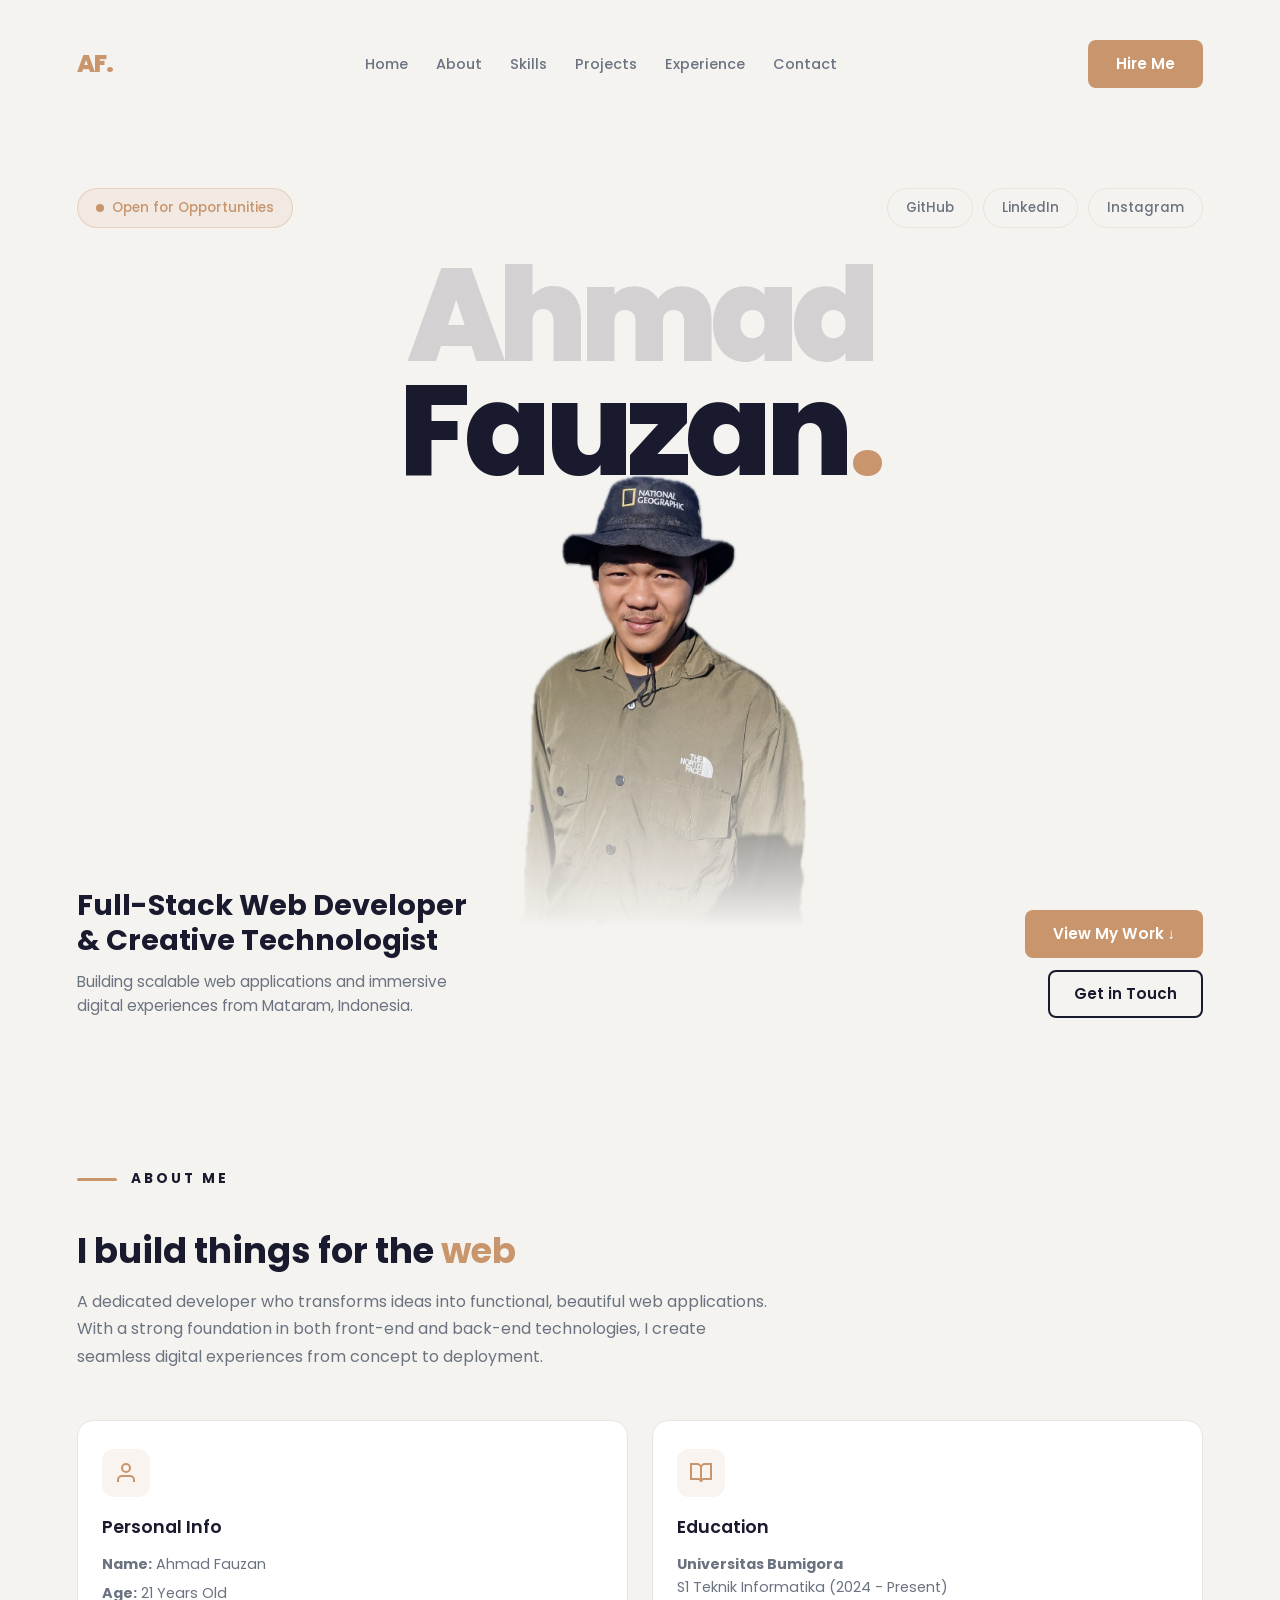
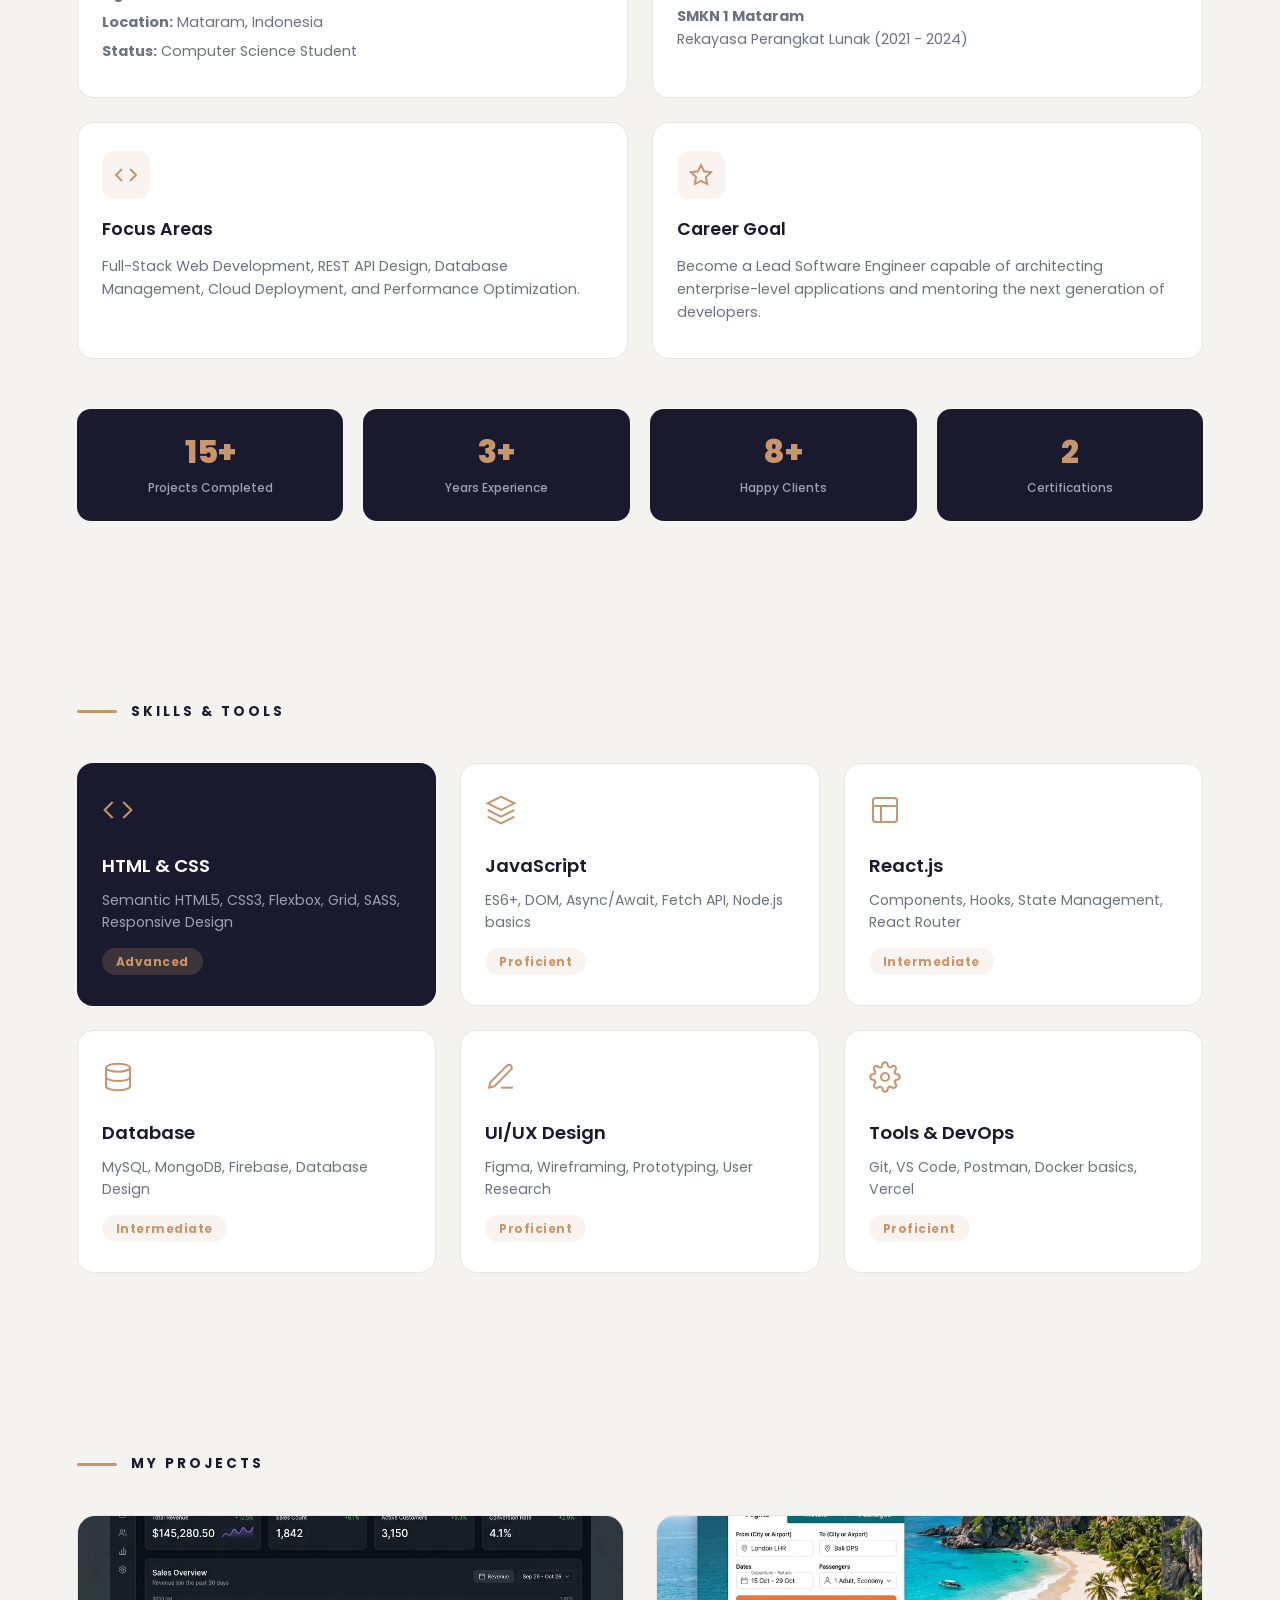
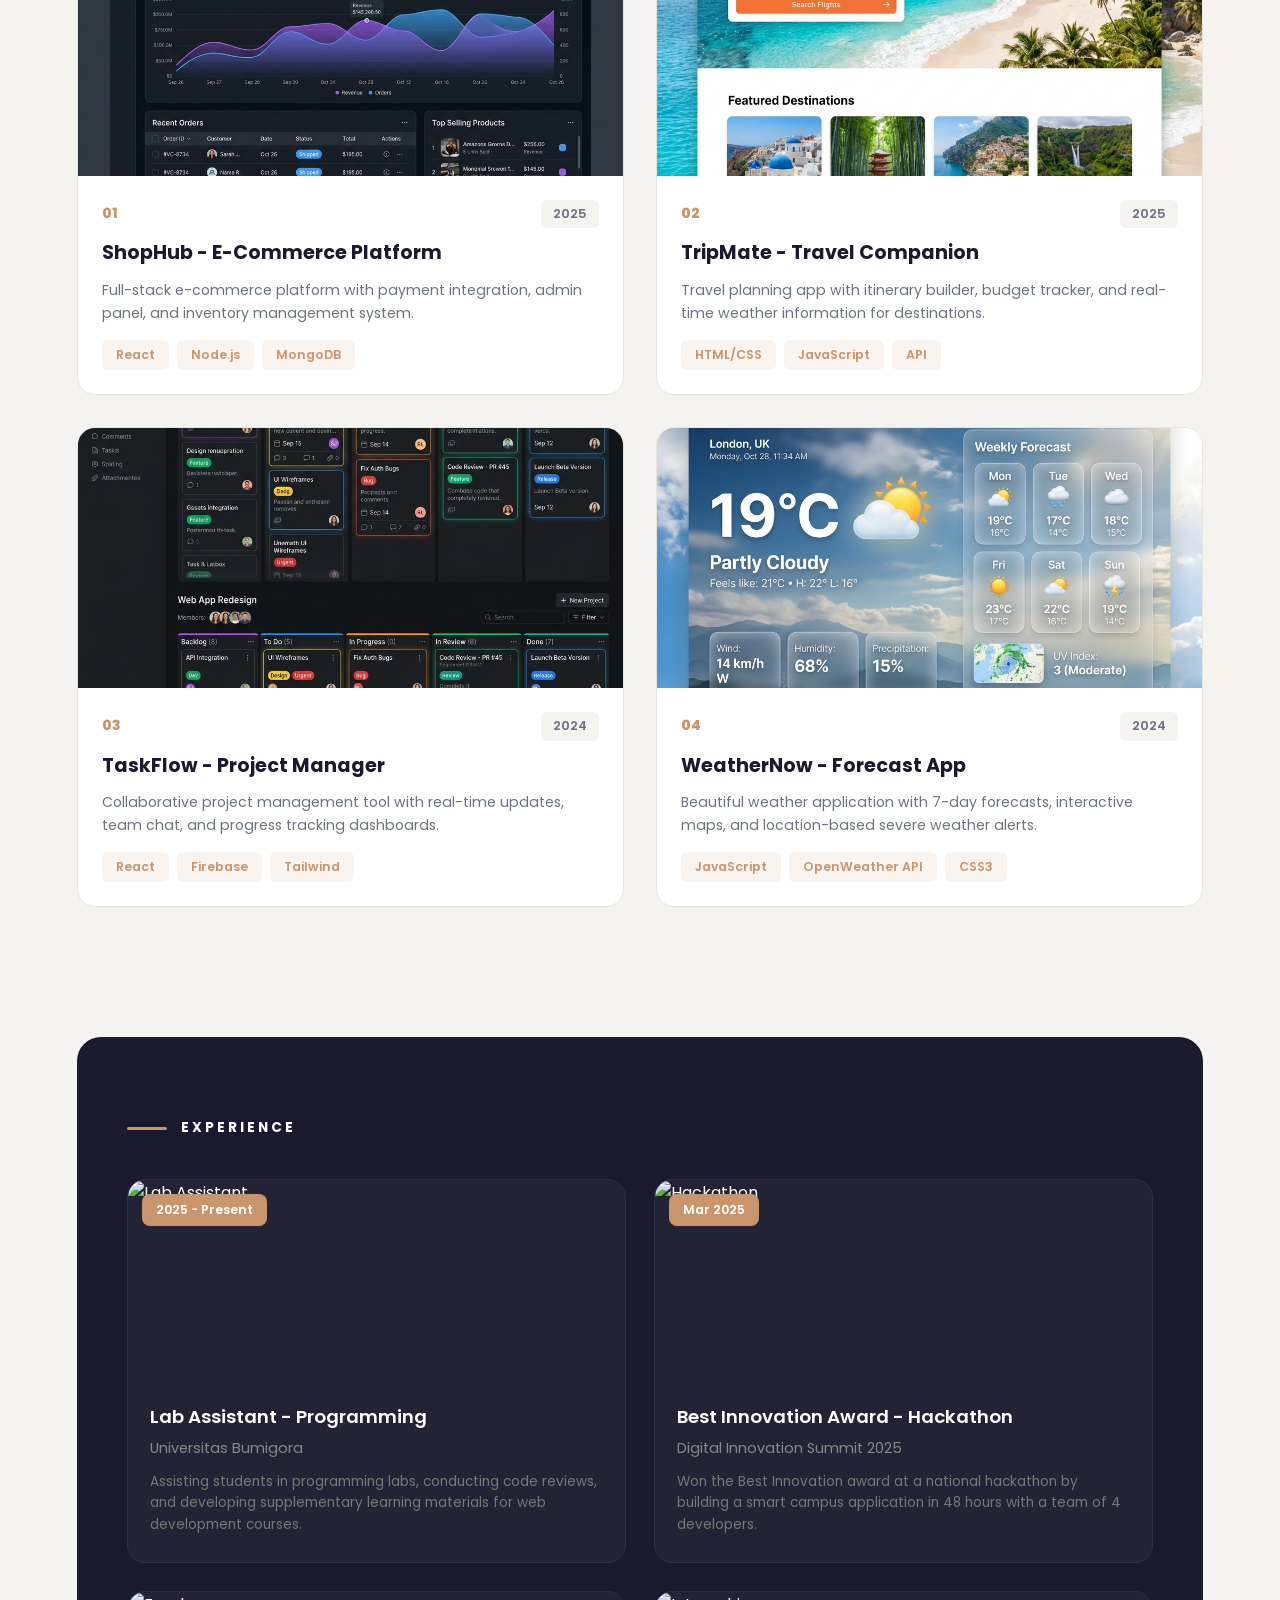
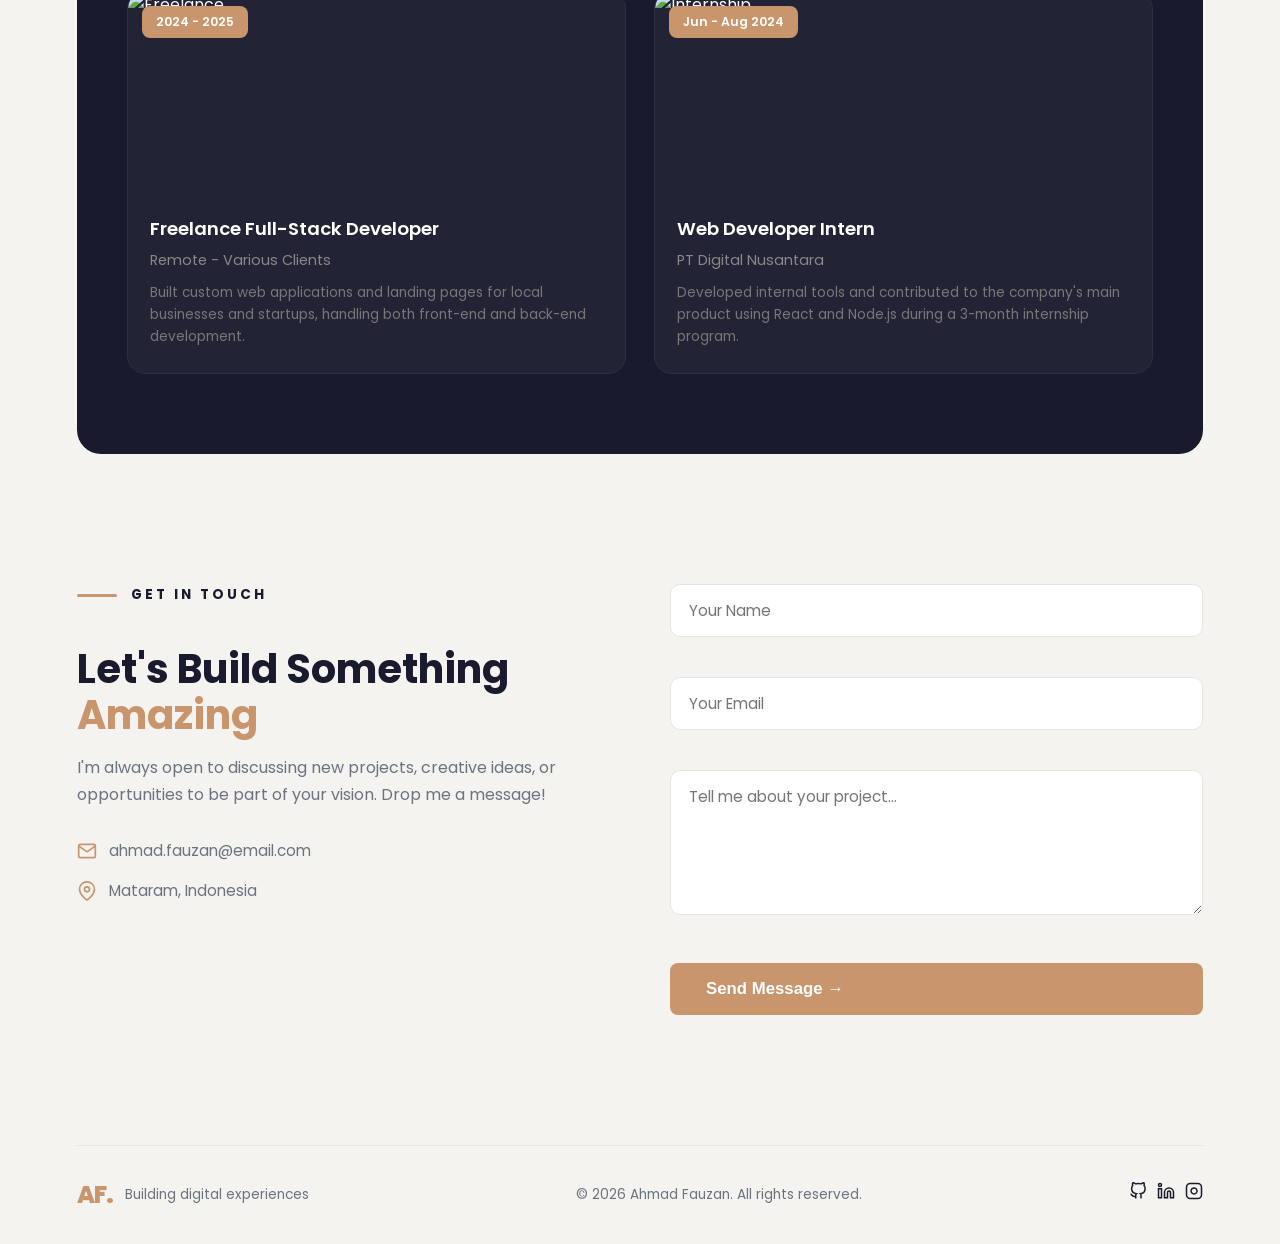
==== NIM_AhmadFauzan_Portfolio/source_code/index.html @ b721dc84 "push teman gazali" ====
<!DOCTYPE html>
<html lang="id">
<head>
    <meta charset="UTF-8">
    <meta name="viewport" content="width=device-width, initial-scale=1.0">
    <title>Ahmad Fauzan | Portfolio</title>
    <link rel="preconnect" href="https://fonts.googleapis.com">
    <link type="x-icon" rel="shortcut icon" href="images/profile.png">
    <link rel="preconnect" href="https://fonts.gstatic.com" crossorigin>
    <link href="https://fonts.googleapis.com/css2?family=Poppins:wght@300;400;500;600;700;800&display=swap" rel="stylesheet">
    <link rel="stylesheet" href="css/style.css">
</head>
<body>
    <div class="site-wrapper">
        
        <!-- Header -->
        <header class="header" id="header">
            <a href="#" class="logo">AF.</a>
            <nav class="navbar" id="navbar">
                <ul class="nav-menu">
                    <li><a href="#home">Home</a></li>
                    <li><a href="#about">About</a></li>
                    <li><a href="#skills">Skills</a></li>
                    <li><a href="#portfolio">Projects</a></li>
                    <li><a href="#experience">Experience</a></li>
                    <li><a href="#contact">Contact</a></li>
                </ul>
            </nav>
            <a href="#contact" class="btn-primary desktop-only">Hire Me</a>
            <div class="hamburger" id="hamburger">
                <span></span><span></span><span></span>
            </div>
        </header>

        <main>
            <!-- Hero Section -->
            <section id="home" class="hero section">
                <div class="hero-top">
                    <div class="hero-badge">
                        <span class="dot"></span> Open for Opportunities
                    </div>
                    <div class="hero-socials-top">
                        <a href="#" class="social-pill">GitHub</a>
                        <a href="#" class="social-pill">LinkedIn</a>
                        <a href="#" class="social-pill">Instagram</a>
                    </div>
                </div>

                <h1 class="hero-name-big">
                    <span class="line-1">Ahmad</span>
                    <span class="line-2">Fauzan<span class="accent-dot">.</span></span>
                </h1>

                <div class="hero-image-center">
                    <img src="images/gazali.png" alt="Ahmad Fauzan" class="hero-photo">
                </div>

                <div class="hero-bottom-row">
                    <div class="hero-desc">
                        <h2>Full-Stack Web Developer<br>& Creative Technologist</h2>
                        <p>Building scalable web applications and immersive digital experiences from Mataram, Indonesia.</p>
                    </div>
                    <div class="hero-cta">
                        <a href="#portfolio" class="btn-primary">View My Work ↓</a>
                        <a href="#contact" class="btn-outline">Get in Touch</a>
                    </div>
                </div>
            </section>

            <!-- About Section -->
            <section id="about" class="about section">
                <div class="section-label">
                    <span class="label-line"></span>
                    <span class="label-text">ABOUT ME</span>
                </div>
                
                <div class="about-intro">
                    <h2>I build things for the <span class="accent-text">web</span></h2>
                    <p>A dedicated developer who transforms ideas into functional, beautiful web applications. With a strong foundation in both front-end and back-end technologies, I create seamless digital experiences from concept to deployment.</p>
                </div>

                <div class="about-grid">
                    <div class="about-card">
                        <div class="about-card-icon">
                            <svg width="24" height="24" viewBox="0 0 24 24" fill="none" stroke="currentColor" stroke-width="2"><path d="M20 21v-2a4 4 0 0 0-4-4H8a4 4 0 0 0-4 4v2"></path><circle cx="12" cy="7" r="4"></circle></svg>
                        </div>
                        <h3>Personal Info</h3>
                        <p><strong>Name:</strong> Ahmad Fauzan</p>
                        <p><strong>Age:</strong> 21 Years Old</p>
                        <p><strong>Location:</strong> Mataram, Indonesia</p>
                        <p><strong>Status:</strong> Computer Science Student</p>
                    </div>
                    <div class="about-card">
                        <div class="about-card-icon">
                            <svg width="24" height="24" viewBox="0 0 24 24" fill="none" stroke="currentColor" stroke-width="2"><path d="M2 3h6a4 4 0 0 1 4 4v14a3 3 0 0 0-3-3H2z"></path><path d="M22 3h-6a4 4 0 0 0-4 4v14a3 3 0 0 1 3-3h7z"></path></svg>
                        </div>
                        <h3>Education</h3>
                        <p><strong>Universitas Bumigora</strong><br>S1 Teknik Informatika (2024 - Present)</p>
                        <p><strong>SMKN 1 Mataram</strong><br>Rekayasa Perangkat Lunak (2021 - 2024)</p>
                    </div>
                    <div class="about-card">
                        <div class="about-card-icon">
                            <svg width="24" height="24" viewBox="0 0 24 24" fill="none" stroke="currentColor" stroke-width="2"><polyline points="16 18 22 12 16 6"></polyline><polyline points="8 6 2 12 8 18"></polyline></svg>
                        </div>
                        <h3>Focus Areas</h3>
                        <p>Full-Stack Web Development, REST API Design, Database Management, Cloud Deployment, and Performance Optimization.</p>
                    </div>
                    <div class="about-card">
                        <div class="about-card-icon">
                            <svg width="24" height="24" viewBox="0 0 24 24" fill="none" stroke="currentColor" stroke-width="2"><polygon points="12 2 15.09 8.26 22 9.27 17 14.14 18.18 21.02 12 17.77 5.82 21.02 7 14.14 2 9.27 8.91 8.26 12 2"></polygon></svg>
                        </div>
                        <h3>Career Goal</h3>
                        <p>Become a Lead Software Engineer capable of architecting enterprise-level applications and mentoring the next generation of developers.</p>
                    </div>
                </div>

                <div class="about-counters">
                    <div class="counter">
                        <span class="counter-number">15+</span>
                        <span class="counter-label">Projects Completed</span>
                    </div>
                    <div class="counter">
                        <span class="counter-number">3+</span>
                        <span class="counter-label">Years Experience</span>
                    </div>
                    <div class="counter">
                        <span class="counter-number">8+</span>
                        <span class="counter-label">Happy Clients</span>
                    </div>
                    <div class="counter">
                        <span class="counter-number">2</span>
                        <span class="counter-label">Certifications</span>
                    </div>
                </div>
            </section>

            <!-- Skills Section -->
            <section id="skills" class="skills section">
                <div class="section-label">
                    <span class="label-line"></span>
                    <span class="label-text">SKILLS & TOOLS</span>
                </div>

                <div class="skills-grid">
                    <div class="skill-card highlight">
                        <div class="skill-icon">
                            <svg width="32" height="32" viewBox="0 0 24 24" fill="none" stroke="currentColor" stroke-width="1.5"><polyline points="16 18 22 12 16 6"></polyline><polyline points="8 6 2 12 8 18"></polyline></svg>
                        </div>
                        <h3>HTML & CSS</h3>
                        <p>Semantic HTML5, CSS3, Flexbox, Grid, SASS, Responsive Design</p>
                        <div class="skill-level">Advanced</div>
                    </div>
                    <div class="skill-card">
                        <div class="skill-icon">
                            <svg width="32" height="32" viewBox="0 0 24 24" fill="none" stroke="currentColor" stroke-width="1.5"><path d="M12 2L2 7l10 5 10-5-10-5z"></path><path d="M2 17l10 5 10-5"></path><path d="M2 12l10 5 10-5"></path></svg>
                        </div>
                        <h3>JavaScript</h3>
                        <p>ES6+, DOM, Async/Await, Fetch API, Node.js basics</p>
                        <div class="skill-level">Proficient</div>
                    </div>
                    <div class="skill-card">
                        <div class="skill-icon">
                            <svg width="32" height="32" viewBox="0 0 24 24" fill="none" stroke="currentColor" stroke-width="1.5"><rect x="3" y="3" width="18" height="18" rx="2" ry="2"></rect><line x1="3" y1="9" x2="21" y2="9"></line><line x1="9" y1="21" x2="9" y2="9"></line></svg>
                        </div>
                        <h3>React.js</h3>
                        <p>Components, Hooks, State Management, React Router</p>
                        <div class="skill-level">Intermediate</div>
                    </div>
                    <div class="skill-card">
                        <div class="skill-icon">
                            <svg width="32" height="32" viewBox="0 0 24 24" fill="none" stroke="currentColor" stroke-width="1.5"><ellipse cx="12" cy="5" rx="9" ry="3"></ellipse><path d="M21 12c0 1.66-4 3-9 3s-9-1.34-9-3"></path><path d="M3 5v14c0 1.66 4 3 9 3s9-1.34 9-3V5"></path></svg>
                        </div>
                        <h3>Database</h3>
                        <p>MySQL, MongoDB, Firebase, Database Design</p>
                        <div class="skill-level">Intermediate</div>
                    </div>
                    <div class="skill-card">
                        <div class="skill-icon">
                            <svg width="32" height="32" viewBox="0 0 24 24" fill="none" stroke="currentColor" stroke-width="1.5"><path d="M12 20h9"></path><path d="M16.5 3.5a2.121 2.121 0 0 1 3 3L7 19l-4 1 1-4L16.5 3.5z"></path></svg>
                        </div>
                        <h3>UI/UX Design</h3>
                        <p>Figma, Wireframing, Prototyping, User Research</p>
                        <div class="skill-level">Proficient</div>
                    </div>
                    <div class="skill-card">
                        <div class="skill-icon">
                            <svg width="32" height="32" viewBox="0 0 24 24" fill="none" stroke="currentColor" stroke-width="1.5"><circle cx="12" cy="12" r="3"></circle><path d="M19.4 15a1.65 1.65 0 0 0 .33 1.82l.06.06a2 2 0 0 1 0 2.83 2 2 0 0 1-2.83 0l-.06-.06a1.65 1.65 0 0 0-1.82-.33 1.65 1.65 0 0 0-1 1.51V21a2 2 0 0 1-2 2 2 2 0 0 1-2-2v-.09A1.65 1.65 0 0 0 9 19.4a1.65 1.65 0 0 0-1.82.33l-.06.06a2 2 0 0 1-2.83 0 2 2 0 0 1 0-2.83l.06-.06A1.65 1.65 0 0 0 4.68 15a1.65 1.65 0 0 0-1.51-1H3a2 2 0 0 1-2-2 2 2 0 0 1 2-2h.09A1.65 1.65 0 0 0 4.6 9a1.65 1.65 0 0 0-.33-1.82l-.06-.06a2 2 0 0 1 0-2.83 2 2 0 0 1 2.83 0l.06.06A1.65 1.65 0 0 0 9 4.68a1.65 1.65 0 0 0 1-1.51V3a2 2 0 0 1 2-2 2 2 0 0 1 2 2v.09a1.65 1.65 0 0 0 1 1.51 1.65 1.65 0 0 0 1.82-.33l.06-.06a2 2 0 0 1 2.83 0 2 2 0 0 1 0 2.83l-.06.06a1.65 1.65 0 0 0-.33 1.82V9a1.65 1.65 0 0 0 1.51 1H21a2 2 0 0 1 2 2 2 2 0 0 1-2 2h-.09a1.65 1.65 0 0 0-1.51 1z"></path></svg>
                        </div>
                        <h3>Tools & DevOps</h3>
                        <p>Git, VS Code, Postman, Docker basics, Vercel</p>
                        <div class="skill-level">Proficient</div>
                    </div>
                </div>
            </section>

            <!-- Portfolio Section -->
            <section id="portfolio" class="portfolio section">
                <div class="section-label">
                    <span class="label-line"></span>
                    <span class="label-text">MY PROJECTS</span>
                </div>

                <div class="portfolio-grid">
                    <div class="project-card">
                        <div class="project-img">
                            <img src="images/project1.png" alt="ShopHub">
                            <div class="project-overlay">
                                <span class="project-view-btn">View Project →</span>
                            </div>
                        </div>
                        <div class="project-card-body">
                            <div class="project-meta">
                                <span class="project-number">01</span>
                                <span class="project-year">2025</span>
                            </div>
                            <h3 class="project-title">ShopHub - E-Commerce Platform</h3>
                            <p class="project-desc">Full-stack e-commerce platform with payment integration, admin panel, and inventory management system.</p>
                            <div class="project-tags">
                                <span class="tag">React</span>
                                <span class="tag">Node.js</span>
                                <span class="tag">MongoDB</span>
                            </div>
                        </div>
                    </div>
                    <div class="project-card">
                        <div class="project-img">
                            <img src="images/project2.png" alt="TripMate">
                            <div class="project-overlay">
                                <span class="project-view-btn">View Project →</span>
                            </div>
                        </div>
                        <div class="project-card-body">
                            <div class="project-meta">
                                <span class="project-number">02</span>
                                <span class="project-year">2025</span>
                            </div>
                            <h3 class="project-title">TripMate - Travel Companion</h3>
                            <p class="project-desc">Travel planning app with itinerary builder, budget tracker, and real-time weather information for destinations.</p>
                            <div class="project-tags">
                                <span class="tag">HTML/CSS</span>
                                <span class="tag">JavaScript</span>
                                <span class="tag">API</span>
                            </div>
                        </div>
                    </div>
                    <div class="project-card">
                        <div class="project-img">
                            <img src="images/project3.png" alt="TaskFlow">
                            <div class="project-overlay">
                                <span class="project-view-btn">View Project →</span>
                            </div>
                        </div>
                        <div class="project-card-body">
                            <div class="project-meta">
                                <span class="project-number">03</span>
                                <span class="project-year">2024</span>
                            </div>
                            <h3 class="project-title">TaskFlow - Project Manager</h3>
                            <p class="project-desc">Collaborative project management tool with real-time updates, team chat, and progress tracking dashboards.</p>
                            <div class="project-tags">
                                <span class="tag">React</span>
                                <span class="tag">Firebase</span>
                                <span class="tag">Tailwind</span>
                            </div>
                        </div>
                    </div>
                    <div class="project-card">
                        <div class="project-img">
                            <img src="images/project4.png" alt="WeatherNow">
                            <div class="project-overlay">
                                <span class="project-view-btn">View Project →</span>
                            </div>
                        </div>
                        <div class="project-card-body">
                            <div class="project-meta">
                                <span class="project-number">04</span>
                                <span class="project-year">2024</span>
                            </div>
                            <h3 class="project-title">WeatherNow - Forecast App</h3>
                            <p class="project-desc">Beautiful weather application with 7-day forecasts, interactive maps, and location-based severe weather alerts.</p>
                            <div class="project-tags">
                                <span class="tag">JavaScript</span>
                                <span class="tag">OpenWeather API</span>
                                <span class="tag">CSS3</span>
                            </div>
                        </div>
                    </div>
                </div>
            </section>

            <!-- Experience Section -->
            <section id="experience" class="experience section dark-section">
                <div class="section-label light">
                    <span class="label-line"></span>
                    <span class="label-text">EXPERIENCE</span>
                </div>

                <div class="experience-grid">
                    <div class="exp-card">
                        <div class="exp-card-img">
                            <img src="https://images.unsplash.com/photo-1531482615713-2afd69097998?w=600&h=400&fit=crop&q=80" alt="Lab Assistant">
                            <div class="exp-card-date">2025 - Present</div>
                        </div>
                        <div class="exp-card-body">
                            <h3>Lab Assistant - Programming</h3>
                            <p>Universitas Bumigora</p>
                            <p class="exp-card-desc">Assisting students in programming labs, conducting code reviews, and developing supplementary learning materials for web development courses.</p>
                        </div>
                    </div>
                    <div class="exp-card">
                        <div class="exp-card-img">
                            <img src="https://images.unsplash.com/photo-1552664730-d307ca884978?w=600&h=400&fit=crop&q=80" alt="Hackathon">
                            <div class="exp-card-date">Mar 2025</div>
                        </div>
                        <div class="exp-card-body">
                            <h3>Best Innovation Award - Hackathon</h3>
                            <p>Digital Innovation Summit 2025</p>
                            <p class="exp-card-desc">Won the Best Innovation award at a national hackathon by building a smart campus application in 48 hours with a team of 4 developers.</p>
                        </div>
                    </div>
                    <div class="exp-card">
                        <div class="exp-card-img">
                            <img src="https://images.unsplash.com/photo-1460925895917-afdab827c52f?w=600&h=400&fit=crop&q=80" alt="Freelance">
                            <div class="exp-card-date">2024 - 2025</div>
                        </div>
                        <div class="exp-card-body">
                            <h3>Freelance Full-Stack Developer</h3>
                            <p>Remote - Various Clients</p>
                            <p class="exp-card-desc">Built custom web applications and landing pages for local businesses and startups, handling both front-end and back-end development.</p>
                        </div>
                    </div>
                    <div class="exp-card">
                        <div class="exp-card-img">
                            <img src="https://images.unsplash.com/photo-1517245386807-bb43f82c33c4?w=600&h=400&fit=crop&q=80" alt="Internship">
                            <div class="exp-card-date">Jun - Aug 2024</div>
                        </div>
                        <div class="exp-card-body">
                            <h3>Web Developer Intern</h3>
                            <p>PT Digital Nusantara</p>
                            <p class="exp-card-desc">Developed internal tools and contributed to the company's main product using React and Node.js during a 3-month internship program.</p>
                        </div>
                    </div>
                </div>
            </section>

            <!-- Contact Section -->
            <section id="contact" class="contact section">
                <div class="contact-layout">
                    <div class="contact-info">
                        <div class="section-label">
                            <span class="label-line"></span>
                            <span class="label-text">GET IN TOUCH</span>
                        </div>
                        <h2 class="contact-title">Let's Build Something <span class="accent-text">Amazing</span></h2>
                        <p class="contact-desc">I'm always open to discussing new projects, creative ideas, or opportunities to be part of your vision. Drop me a message!</p>
                        <div class="contact-details">
                            <div class="contact-item">
                                <svg width="20" height="20" viewBox="0 0 24 24" fill="none" stroke="currentColor" stroke-width="2"><path d="M4 4h16c1.1 0 2 .9 2 2v12c0 1.1-.9 2-2 2H4c-1.1 0-2-.9-2-2V6c0-1.1.9-2 2-2z"></path><polyline points="22,6 12,13 2,6"></polyline></svg>
                                <span>ahmad.fauzan@email.com</span>
                            </div>
                            <div class="contact-item">
                                <svg width="20" height="20" viewBox="0 0 24 24" fill="none" stroke="currentColor" stroke-width="2"><path d="M21 10c0 7-9 13-9 13s-9-6-9-13a9 9 0 0 1 18 0z"></path><circle cx="12" cy="10" r="3"></circle></svg>
                                <span>Mataram, Indonesia</span>
                            </div>
                        </div>
                    </div>
                    <form id="contactForm" class="contact-form">
                        <div class="form-group">
                            <input type="text" id="name" placeholder="Your Name" class="form-input">
                            <span class="error-msg" id="nameError"></span>
                        </div>
                        <div class="form-group">
                            <input type="email" id="email" placeholder="Your Email" class="form-input">
                            <span class="error-msg" id="emailError"></span>
                        </div>
                        <div class="form-group">
                            <textarea id="message" rows="5" placeholder="Tell me about your project..." class="form-input"></textarea>
                            <span class="error-msg" id="messageError"></span>
                        </div>
                        <button type="submit" class="btn-primary btn-large">Send Message →</button>
                        <div id="formSuccess" class="success-msg">Message sent successfully!</div>
                    </form>
                </div>
            </section>
        </main>

        <!-- Footer -->
        <footer class="footer">
            <div class="footer-content">
                <div class="footer-brand">
                    <span class="logo">AF.</span>
                    <span class="footer-tagline">Building digital experiences</span>
                </div>
                <span class="copyright">&copy; 2026 Ahmad Fauzan. All rights reserved.</span>
                <div class="footer-socials">
                    <a href="#" class="social-link small">
                        <svg width="18" height="18" viewBox="0 0 24 24" fill="none" stroke="currentColor" stroke-width="2"><path d="M9 19c-5 1.5-5-2.5-7-3m14 6v-3.87a3.37 3.37 0 0 0-.94-2.61c3.14-.35 6.44-1.54 6.44-7A5.44 5.44 0 0 0 20 4.77 5.07 5.07 0 0 0 19.91 1S18.73.65 16 2.48a13.38 13.38 0 0 0-7 0C6.27.65 5.09 1 5.09 1A5.07 5.07 0 0 0 5 4.77a5.44 5.44 0 0 0-1.5 3.78c0 5.42 3.3 6.61 6.44 7A3.37 3.37 0 0 0 9 18.13V22"></path></svg>
                    </a>
                    <a href="#" class="social-link small">
                        <svg width="18" height="18" viewBox="0 0 24 24" fill="none" stroke="currentColor" stroke-width="2"><path d="M16 8a6 6 0 0 1 6 6v7h-4v-7a2 2 0 0 0-2-2 2 2 0 0 0-2 2v7h-4v-7a6 6 0 0 1 6-6z"></path><rect x="2" y="9" width="4" height="12"></rect><circle cx="4" cy="4" r="2"></circle></svg>
                    </a>
                    <a href="#" class="social-link small">
                        <svg width="18" height="18" viewBox="0 0 24 24" fill="none" stroke="currentColor" stroke-width="2"><rect x="2" y="2" width="20" height="20" rx="5" ry="5"></rect><path d="M16 11.37A4 4 0 1 1 12.63 8 4 4 0 0 1 16 11.37z"></path><line x1="17.5" y1="6.5" x2="17.51" y2="6.5"></line></svg>
                    </a>
                </div>
            </div>
        </footer>

    </div>

    <!-- Back to Top Button -->
    <button id="backToTop" class="back-to-top">↑</button>

    <!-- Project Modal -->
    <div id="projectModal" class="modal">
        <div class="modal-content">
            <span class="close-modal">&times;</span>
            <div class="modal-body">
                <img id="modalImg" src="" alt="Project Image">
                <h3 id="modalTitle">Project Title</h3>
                <div id="modalTags" class="project-tags"></div>
                <p id="modalDesc">Detailed description about the project will go here.</p>
                <a href="#" class="btn-primary">View Live Project →</a>
            </div>
        </div>
    </div>

    <script src="js/script.js"></script>
</body>
</html>
---- NIM_AhmadFauzan_Portfolio/source_code/css/style.css ----
/* =========================================
   GLOBAL STYLES & VARIABLES
   ========================================= */
:root {
    --bg-color: #f5f3f0;
    --surface-color: #ffffff;
    --text-primary: #1a1a2e;
    --text-secondary: #6b7280;
    --accent: #C8956C;
    --accent-hover: #b07d56;
    --border-color: #e8e4df;
    --dark-bg: #1a1a2e;
    --dark-border: #2d2d44;
    --font-primary: 'Poppins', sans-serif;
    --transition: 0.3s ease;
}

* {
    margin: 0;
    padding: 0;
    box-sizing: border-box;
}

html { scroll-behavior: smooth; }

body {
    background: var(--bg-color);
    color: var(--text-primary);
    font-family: var(--font-primary);
    line-height: 1.6;
    min-height: 100vh;
}

a { text-decoration: none; color: inherit; transition: var(--transition); }
ul { list-style: none; }

.site-wrapper {
    width: 100%;
    margin: 0 auto;
    padding: 30px 6% 0 6%;
    overflow: hidden;
}

.section { padding: 90px 0; position: relative; }

/* =========================================
   BUTTONS & ELEMENTS
   ========================================= */
.logo {
    font-size: 1.5rem;
    font-weight: 800;
    color: var(--accent);
    letter-spacing: -1px;
}

.btn-primary {
    background: var(--accent);
    color: #fff;
    padding: 12px 28px;
    border-radius: 8px;
    font-weight: 600;
    font-size: 0.95rem;
    display: inline-flex;
    align-items: center;
    gap: 8px;
    border: none;
    cursor: pointer;
    transition: var(--transition);
}

.btn-primary:hover {
    background: var(--accent-hover);
    transform: translateY(-2px);
    box-shadow: 0 8px 20px rgba(200,149,108,0.3);
}

.btn-outline {
    border: 2px solid var(--text-primary);
    color: var(--text-primary);
    padding: 10px 24px;
    border-radius: 8px;
    font-weight: 600;
    font-size: 0.95rem;
    display: inline-flex;
    align-items: center;
    gap: 8px;
    background: transparent;
    cursor: pointer;
    transition: var(--transition);
}

.btn-outline:hover {
    background: var(--text-primary);
    color: #fff;
}

.btn-large { padding: 16px 36px; font-size: 1.05rem; }

.accent-text { color: var(--accent); }

.section-label {
    display: flex;
    align-items: center;
    gap: 14px;
    margin-bottom: 40px;
    position: relative;
    z-index: 2;
}

.section-label.light .label-text { color: #fff; }
.section-label.light .label-line { background: var(--accent); }

.label-line {
    width: 40px;
    height: 3px;
    background: var(--accent);
    border-radius: 2px;
}

.label-text {
    font-size: 0.85rem;
    font-weight: 700;
    letter-spacing: 3px;
    color: var(--text-primary);
}

/* =========================================
   HEADER
   ========================================= */
.header {
    display: flex;
    justify-content: space-between;
    align-items: center;
    padding: 10px 0 80px 0;
}

.navbar .nav-menu {
    display: flex;
    gap: 28px;
}

.navbar .nav-menu a {
    font-weight: 500;
    font-size: 0.9rem;
    color: var(--text-secondary);
}

.navbar .nav-menu a:hover { color: var(--accent); }

.hamburger {
    display: none;
    flex-direction: column;
    gap: 5px;
    cursor: pointer;
}

.hamburger span {
    width: 25px;
    height: 2px;
    background: var(--text-primary);
    transition: 0.3s;
}

/* =========================================
   HERO SECTION
   ========================================= */
.hero {
    text-align: center;
    padding: 20px 0 60px 0;
    position: relative;
}

.hero-top {
    display: flex;
    justify-content: space-between;
    align-items: center;
    margin-bottom: 30px;
}

.hero-badge {
    display: inline-flex;
    align-items: center;
    gap: 8px;
    background: rgba(200,149,108,0.1);
    border: 1px solid rgba(200,149,108,0.3);
    border-radius: 30px;
    padding: 8px 18px;
    font-size: 0.85rem;
    font-weight: 500;
    color: var(--accent);
}

.hero-badge .dot {
    width: 8px;
    height: 8px;
    background: var(--accent);
    border-radius: 50%;
}

.hero-socials-top {
    display: flex;
    gap: 10px;
}

.social-pill {
    display: inline-flex;
    align-items: center;
    padding: 8px 18px;
    border: 1px solid var(--border-color);
    border-radius: 30px;
    font-size: 0.85rem;
    font-weight: 500;
    color: var(--text-secondary);
    transition: var(--transition);
}

.social-pill:hover {
    background: var(--accent);
    border-color: var(--accent);
    color: #fff;
    transform: translateY(-2px);
}

.hero-name-big {
    font-size: 10vw;
    font-weight: 800;
    line-height: 0.9;
    letter-spacing: -6px;
    display: flex;
    flex-direction: column;
    margin-bottom: 0;
}

.hero-name-big .line-1 {
    color: var(--text-primary);
    opacity: 0.15;
    -webkit-text-stroke: 2px var(--text-primary);
}

.hero-name-big .line-2 {
    color: var(--text-primary);
}

.accent-dot {
    color: var(--accent);
}

.hero-image-center {
    position: relative;
    width: 35vw;
    max-width: 380px;
    margin: -25vw auto 0 auto;
    z-index: 2;
    display: flex;
    justify-content: center;
}

.hero-photo {
    width: 150%;
    height: auto;
    object-fit: cover;
    mix-blend-mode: multiply;
    -webkit-mask-image: linear-gradient(to bottom, black 65%, transparent 100%);
    mask-image: linear-gradient(to bottom, black 65%, transparent 100%);
}

.hero-bottom-row {
    display: flex;
    justify-content: space-between;
    align-items: flex-end;
    margin-top: -40px;
    position: relative;
    z-index: 3;
    text-align: left;
}

.hero-desc h2 {
    font-size: 1.8rem;
    font-weight: 700;
    margin-bottom: 12px;
    line-height: 1.2;
}

.hero-desc p {
    color: var(--text-secondary);
    max-width: 380px;
    font-size: 0.95rem;
    line-height: 1.6;
}

.hero-cta {
    display: flex;
    flex-direction: column;
    gap: 12px;
    align-items: flex-end;
}

/* =========================================
   ABOUT SECTION
   ========================================= */
.about-intro {
    max-width: 700px;
    margin-bottom: 50px;
    position: relative;
    z-index: 2;
}

.about-intro h2 {
    font-size: 2.2rem;
    font-weight: 700;
    margin-bottom: 16px;
    line-height: 1.2;
}

.about-intro p {
    color: var(--text-secondary);
    font-size: 1rem;
    line-height: 1.7;
}

.about-grid {
    display: grid;
    grid-template-columns: repeat(2, 1fr);
    gap: 24px;
    margin-bottom: 50px;
    position: relative;
    z-index: 2;
}

.about-card {
    background: var(--surface-color);
    border-radius: 16px;
    padding: 28px 24px;
    border: 1px solid var(--border-color);
    transition: var(--transition);
}

.about-card-icon {
    width: 48px;
    height: 48px;
    background: rgba(200,149,108,0.1);
    color: var(--accent);
    border-radius: 12px;
    display: flex;
    align-items: center;
    justify-content: center;
    margin-bottom: 16px;
}

.about-card h3 {
    font-size: 1.1rem;
    font-weight: 600;
    margin-bottom: 12px;
}

.about-card p {
    color: var(--text-secondary);
    font-size: 0.9rem;
    margin-bottom: 6px;
    line-height: 1.6;
}

.about-counters {
    display: flex;
    gap: 20px;
    position: relative;
    z-index: 2;
}

.counter {
    flex: 1;
    background: var(--text-primary);
    color: #fff;
    border-radius: 14px;
    padding: 24px 16px;
    text-align: center;
    transition: var(--transition);
}

.counter-number {
    display: block;
    font-size: 2rem;
    font-weight: 800;
    color: var(--accent);
    line-height: 1.2;
}

.counter-label {
    display: block;
    font-size: 0.75rem;
    color: #9ca3af;
    margin-top: 6px;
    font-weight: 500;
}

/* =========================================
   SKILLS SECTION (Card Grid)
   ========================================= */
.skills-grid {
    display: grid;
    grid-template-columns: repeat(3, 1fr);
    gap: 24px;
    position: relative;
    z-index: 2;
}

.skill-card {
    background: var(--surface-color);
    border: 1px solid var(--border-color);
    border-radius: 16px;
    padding: 30px 24px;
    transition: var(--transition);
}

.skill-card.highlight {
    background: var(--text-primary);
    color: #fff;
    border-color: transparent;
}

.skill-card.highlight p { color: #9ca3af; }

.skill-icon {
    margin-bottom: 18px;
    color: var(--accent);
}

.skill-card h3 {
    font-size: 1.15rem;
    font-weight: 600;
    margin-bottom: 8px;
}

.skill-card p {
    color: var(--text-secondary);
    font-size: 0.88rem;
    line-height: 1.6;
    margin-bottom: 14px;
}

.skill-level {
    display: inline-block;
    font-size: 0.75rem;
    font-weight: 700;
    color: var(--accent);
    background: rgba(200,149,108,0.1);
    padding: 4px 14px;
    border-radius: 20px;
    letter-spacing: 0.5px;
}

.skill-card.highlight .skill-level {
    background: rgba(200,149,108,0.2);
}

/* =========================================
   PORTFOLIO SECTION
   ========================================= */
.portfolio-grid {
    display: grid;
    grid-template-columns: repeat(2, 1fr);
    gap: 32px;
    position: relative;
    z-index: 2;
}

.project-card {
    background: var(--surface-color);
    border-radius: 18px;
    overflow: hidden;
    border: 1px solid var(--border-color);
    transition: var(--transition);
}

.project-card:hover {
    transform: translateY(-8px);
    box-shadow: 0 20px 50px rgba(0,0,0,0.08);
    border-color: var(--accent);
}

.project-img {
    width: 100%;
    height: 260px;
    overflow: hidden;
    position: relative;
}

.project-img img {
    width: 100%;
    height: 100%;
    object-fit: cover;
    transition: transform 0.6s cubic-bezier(0.1, 0.7, 0.1, 1);
}

.project-card:hover .project-img img { transform: scale(1.08); }

.project-overlay {
    position: absolute;
    inset: 0;
    background: rgba(26,26,46,0.6);
    display: flex;
    align-items: center;
    justify-content: center;
    opacity: 0;
    transition: opacity 0.4s ease;
}

.project-card:hover .project-overlay { opacity: 1; }

.project-view-btn {
    color: #fff;
    font-weight: 600;
    font-size: 0.95rem;
    padding: 12px 24px;
    border: 2px solid var(--accent);
    border-radius: 8px;
    background: var(--accent);
    transition: var(--transition);
}

.project-card-body { padding: 24px; }

.project-meta {
    display: flex;
    justify-content: space-between;
    align-items: center;
    margin-bottom: 10px;
}

.project-number {
    font-size: 0.85rem;
    font-weight: 800;
    color: var(--accent);
}

.project-year {
    font-size: 0.8rem;
    font-weight: 600;
    color: var(--text-secondary);
    background: var(--bg-color);
    padding: 4px 12px;
    border-radius: 6px;
}

.project-title {
    font-size: 1.2rem;
    font-weight: 700;
    margin-bottom: 10px;
}

.project-desc {
    color: var(--text-secondary);
    font-size: 0.88rem;
    line-height: 1.6;
    margin-bottom: 16px;
}

.project-tags {
    display: flex;
    gap: 8px;
    flex-wrap: wrap;
}

.tag {
    font-size: 0.78rem;
    font-weight: 600;
    color: var(--accent);
    background: rgba(200,149,108,0.1);
    padding: 5px 14px;
    border-radius: 6px;
}

/* =========================================
   EXPERIENCE SECTION (DARK)
   ========================================= */
.experience.dark-section {
    background: var(--dark-bg);
    color: #fff;
    border-radius: 24px;
    padding: 80px 50px;
    margin: 40px 0;
}

.experience-grid {
    display: grid;
    grid-template-columns: repeat(2, 1fr);
    gap: 28px;
    position: relative;
    z-index: 2;
}

.exp-card {
    background: rgba(255,255,255,0.04);
    border-radius: 18px;
    overflow: hidden;
    border: 1px solid var(--dark-border);
    transition: all 0.4s cubic-bezier(0.1, 0.7, 0.1, 1);
}

.exp-card-img {
    width: 100%;
    height: 200px;
    overflow: hidden;
    position: relative;
}

.exp-card-img img {
    width: 100%;
    height: 100%;
    object-fit: cover;
    transition: transform 0.6s cubic-bezier(0.1, 0.7, 0.1, 1);
}

.exp-card-date {
    position: absolute;
    top: 14px;
    left: 14px;
    background: var(--accent);
    color: #fff;
    font-size: 0.78rem;
    font-weight: 600;
    padding: 6px 14px;
    border-radius: 8px;
}

.exp-card-body { padding: 22px; }

.exp-card-body h3 {
    font-size: 1.15rem;
    font-weight: 600;
    margin-bottom: 6px;
    color: #fff;
}

.exp-card-body p {
    color: #888;
    font-size: 0.9rem;
    margin-bottom: 4px;
}

.exp-card-desc {
    color: #777 !important;
    font-size: 0.85rem !important;
    line-height: 1.6;
    margin-top: 10px !important;
}

/* =========================================
   CONTACT SECTION
   ========================================= */
.contact-layout {
    display: grid;
    grid-template-columns: 1fr 1fr;
    gap: 60px;
    align-items: start;
}

.contact-title {
    font-size: 2.5rem;
    font-weight: 700;
    margin-bottom: 16px;
    line-height: 1.15;
}

.contact-desc {
    color: var(--text-secondary);
    margin-bottom: 30px;
    font-size: 1rem;
    line-height: 1.7;
}

.contact-details {
    display: flex;
    flex-direction: column;
    gap: 16px;
}

.contact-item {
    display: flex;
    align-items: center;
    gap: 12px;
    color: var(--text-secondary);
    font-size: 0.95rem;
}

.contact-item svg { color: var(--accent); }

.contact-form {
    display: flex;
    flex-direction: column;
    gap: 18px;
}

.form-input {
    width: 100%;
    padding: 14px 18px;
    background: var(--surface-color);
    border: 1px solid var(--border-color);
    border-radius: 10px;
    font-family: var(--font-primary);
    font-size: 0.95rem;
    transition: var(--transition);
}

.form-input:focus {
    outline: none;
    border-color: var(--accent);
    box-shadow: 0 0 0 3px rgba(200,149,108,0.1);
}

.form-input.error { border-color: #ef4444; }

.error-msg {
    color: #ef4444;
    font-size: 0.82rem;
    display: block;
    min-height: 18px;
    margin-top: 4px;
    padding-left: 4px;
}

.success-msg {
    color: #10b981;
    background: rgba(16, 185, 129, 0.1);
    padding: 14px;
    border-radius: 10px;
    display: none;
    font-weight: 500;
}

/* =========================================
   FOOTER
   ========================================= */
.footer {
    padding: 30px 0;
    border-top: 1px solid var(--border-color);
    margin-top: 40px;
}

.footer-content {
    display: flex;
    justify-content: space-between;
    align-items: center;
}

.footer-brand {
    display: flex;
    align-items: center;
    gap: 12px;
}

.footer-tagline {
    color: var(--text-secondary);
    font-size: 0.85rem;
}

.copyright {
    color: var(--text-secondary);
    font-size: 0.85rem;
}

.footer-socials {
    display: flex;
    gap: 10px;
}

/* =========================================
   BACK TO TOP
   ========================================= */
.back-to-top {
    position: fixed;
    bottom: 30px;
    right: 30px;
    width: 48px;
    height: 48px;
    background: var(--accent);
    color: #fff;
    border: none;
    border-radius: 12px;
    font-size: 1.2rem;
    cursor: pointer;
    opacity: 0;
    visibility: hidden;
    transition: var(--transition);
    z-index: 100;
    box-shadow: 0 8px 20px rgba(200,149,108,0.3);
}

.back-to-top.show { opacity: 1; visibility: visible; }
.back-to-top:hover { transform: translateY(-4px); }

/* =========================================
   MODAL
   ========================================= */
.modal {
    display: none;
    position: fixed;
    z-index: 2000;
    inset: 0;
    background-color: rgba(0,0,0,0.5);
    backdrop-filter: blur(5px);
    align-items: center;
    justify-content: center;
    opacity: 0;
    transition: opacity 0.3s ease;
}

.modal.show { display: flex; opacity: 1; }

.modal-content {
    background: var(--surface-color);
    padding: 36px;
    border-radius: 20px;
    max-width: 580px;
    width: 90%;
    max-height: 90vh;
    overflow-y: auto;
    position: relative;
    transform: translateY(20px);
    transition: transform 0.3s ease;
    box-shadow: 0 20px 60px rgba(0,0,0,0.2);
}

.modal.show .modal-content { transform: translateY(0); }

.close-modal {
    position: absolute;
    top: 18px;
    right: 22px;
    font-size: 30px;
    cursor: pointer;
    color: var(--text-secondary);
}

.close-modal:hover { color: var(--text-primary); }

.modal-body img {
    width: 100%;
    border-radius: 12px;
    margin-bottom: 20px;
    object-fit: cover;
}

.modal-body h3 {
    font-size: 1.8rem;
    margin-bottom: 12px;
    font-weight: 700;
}

.modal-body .project-tags { margin-bottom: 20px; }
.modal-body p {
    color: var(--text-secondary);
    margin-bottom: 24px;
    font-size: 1rem;
    line-height: 1.7;
}

/* =========================================
   RESPONSIVE DESIGN
   ========================================= */
@media (max-width: 1024px) {
    .hero-name-big { font-size: 16vw; letter-spacing: -4px; }
    .hero-image-center { width: 45vw; }
    .skills-grid { grid-template-columns: repeat(2, 1fr); }
}

@media (max-width: 768px) {
    .site-wrapper { padding: 20px 5% 0 5%; }
    .desktop-only { display: none; }

    .hamburger { display: flex; z-index: 1000; }
    .hamburger.active span:nth-child(1) { transform: translateY(7px) rotate(45deg); }
    .hamburger.active span:nth-child(2) { opacity: 0; }
    .hamburger.active span:nth-child(3) { transform: translateY(-7px) rotate(-45deg); }

    .navbar .nav-menu {
        position: fixed;
        top: 0; right: -100%;
        width: 100%; height: 100vh;
        background: var(--surface-color);
        flex-direction: column;
        padding: 100px 30px;
        transition: 0.3s cubic-bezier(0.1, 0.7, 0.1, 1);
        z-index: 999;
    }

    .navbar .nav-menu.active { right: 0; }

    .hero { padding: 10px 0 40px 0; }
    .hero-top { flex-direction: column; gap: 12px; align-items: flex-start; }
    .hero-name-big { font-size: 20vw; letter-spacing: -3px; }
    .hero-image-center { width: 65vw; margin-top: -12vw; }
    .hero-bottom-row {
        flex-direction: column;
        align-items: center;
        text-align: center;
        gap: 24px;
        margin-top: -20px;
    }
    .hero-desc p { margin: 0 auto; }
    .hero-cta { align-items: center; flex-direction: row; }

    .about-grid { grid-template-columns: 1fr; }
    .about-counters { flex-wrap: wrap; }
    .counter { min-width: calc(50% - 10px); }

    .skills-grid { grid-template-columns: 1fr; }

    .portfolio-grid { grid-template-columns: 1fr; }
    .filter-tabs { flex-wrap: wrap; }

    .experience.dark-section { padding: 40px 20px; margin: 40px -5%; border-radius: 0; }
    .experience-grid { grid-template-columns: 1fr; }

    .contact-layout { grid-template-columns: 1fr; gap: 40px; }

    .footer-content { flex-direction: column; gap: 16px; text-align: center; }
}

@media (max-width: 480px) {
    .hero-name-big { font-size: 26vw; letter-spacing: -2px; }
    .hero-image-center { width: 80vw; margin-top: -16vw; }
    .hero-cta { flex-direction: column; width: 100%; }
    .hero-cta .btn-primary,
    .hero-cta .btn-outline { width: 100%; justify-content: center; }
    .section { padding: 60px 0; }
    .about-intro h2 { font-size: 1.6rem; }
    .contact-title { font-size: 1.8rem; }
    .modal-content { padding: 24px 20px; }
}
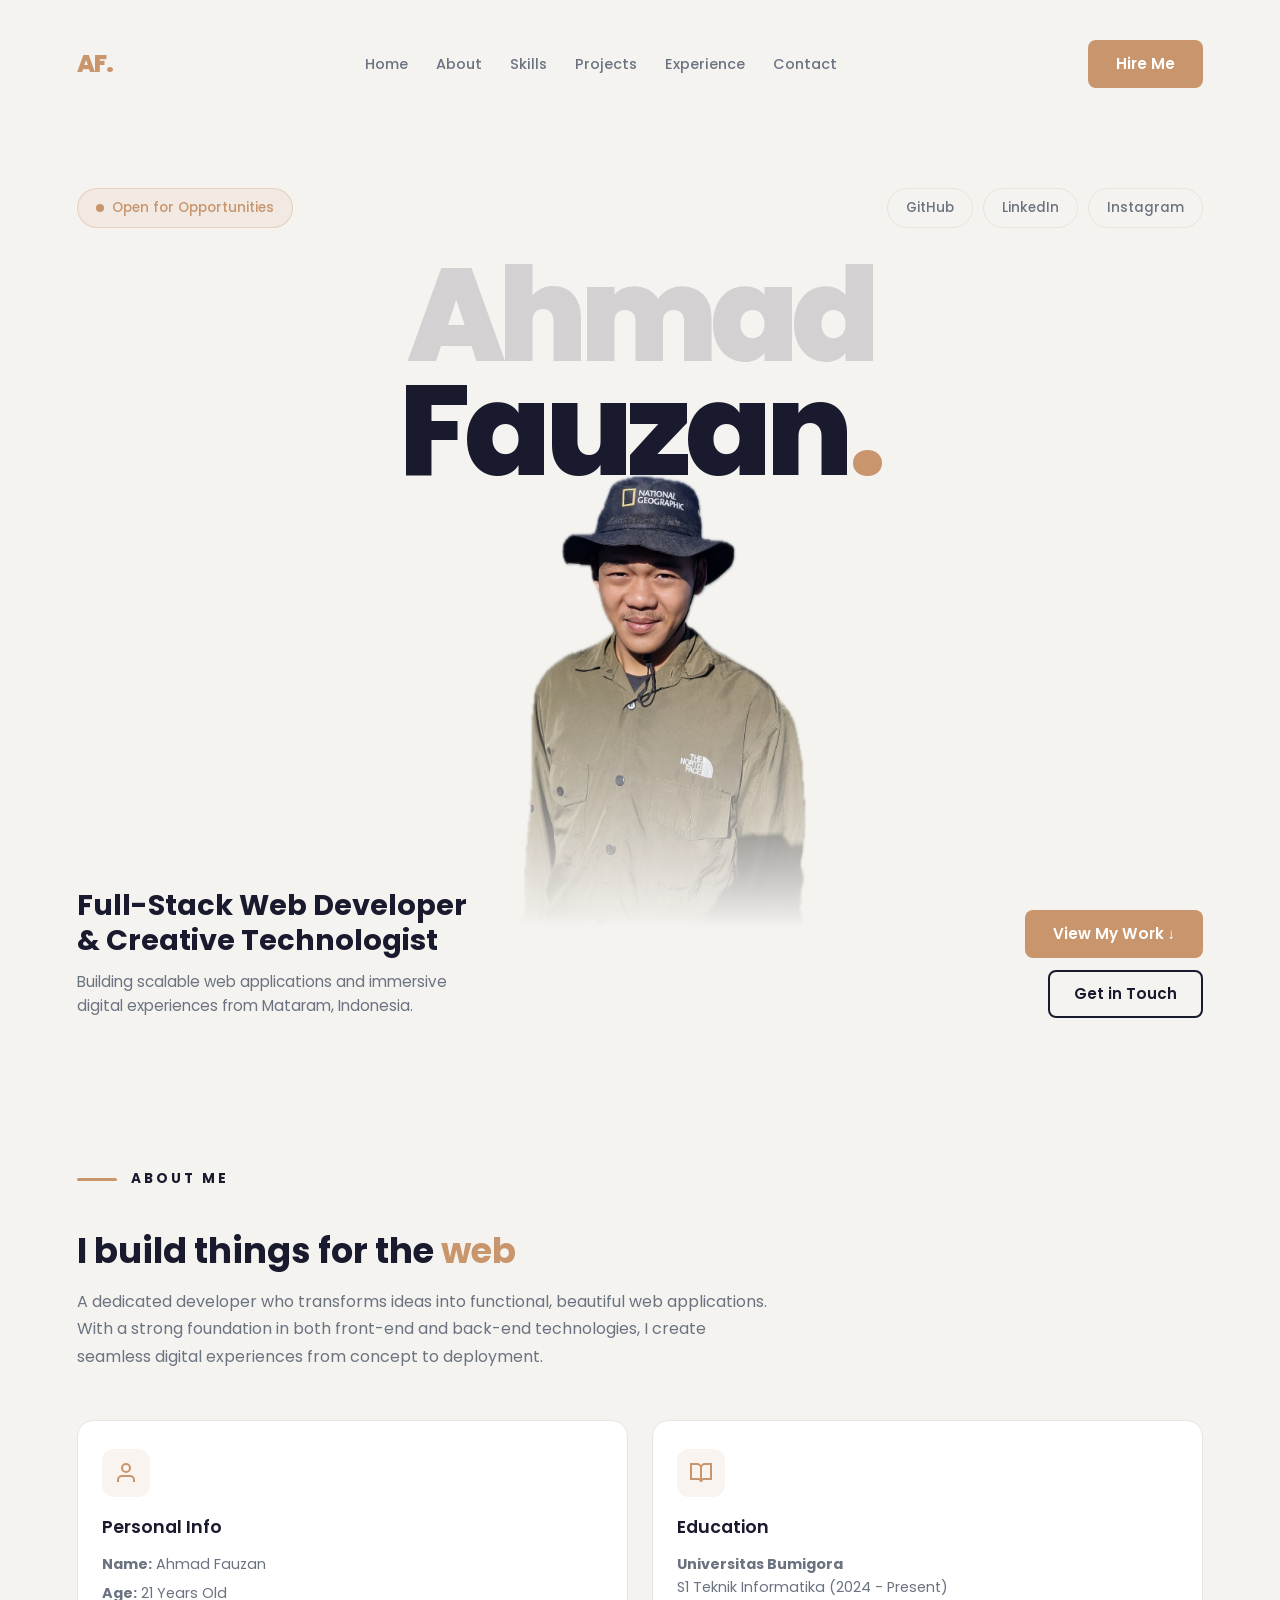
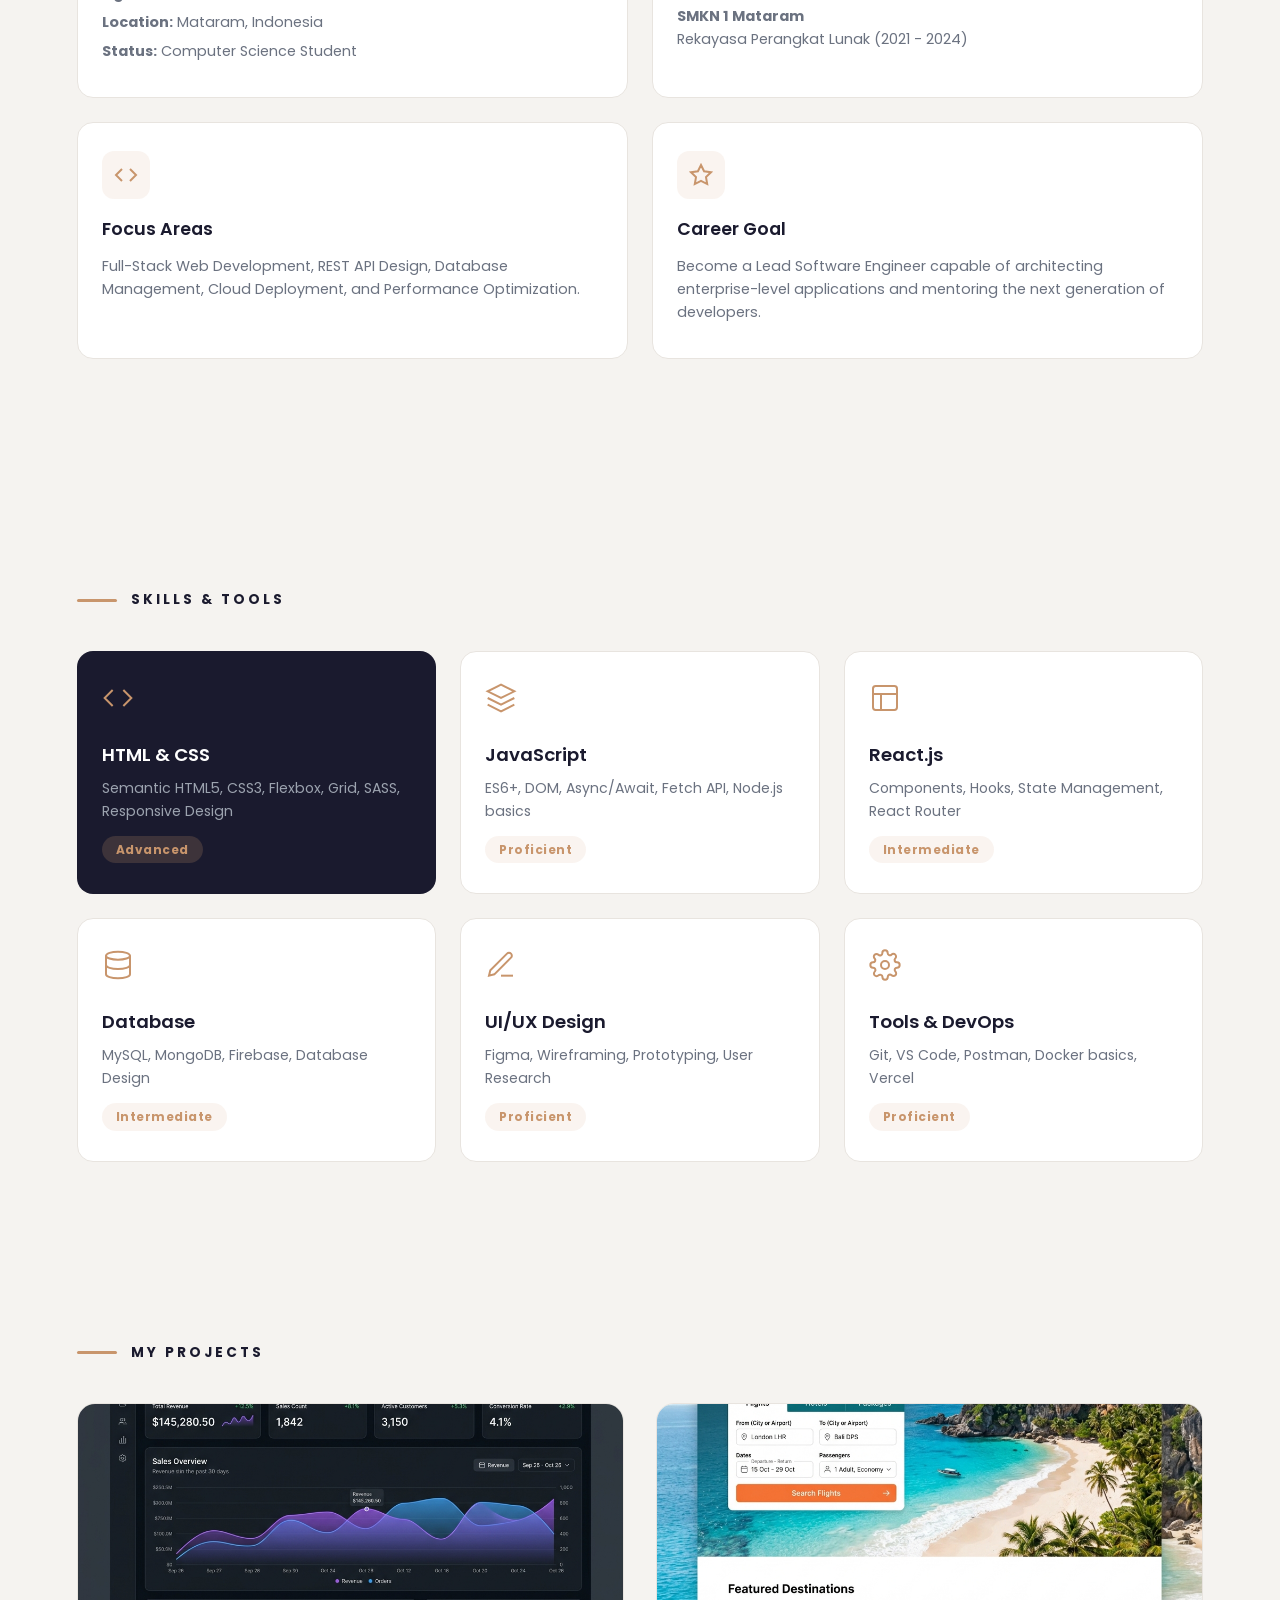
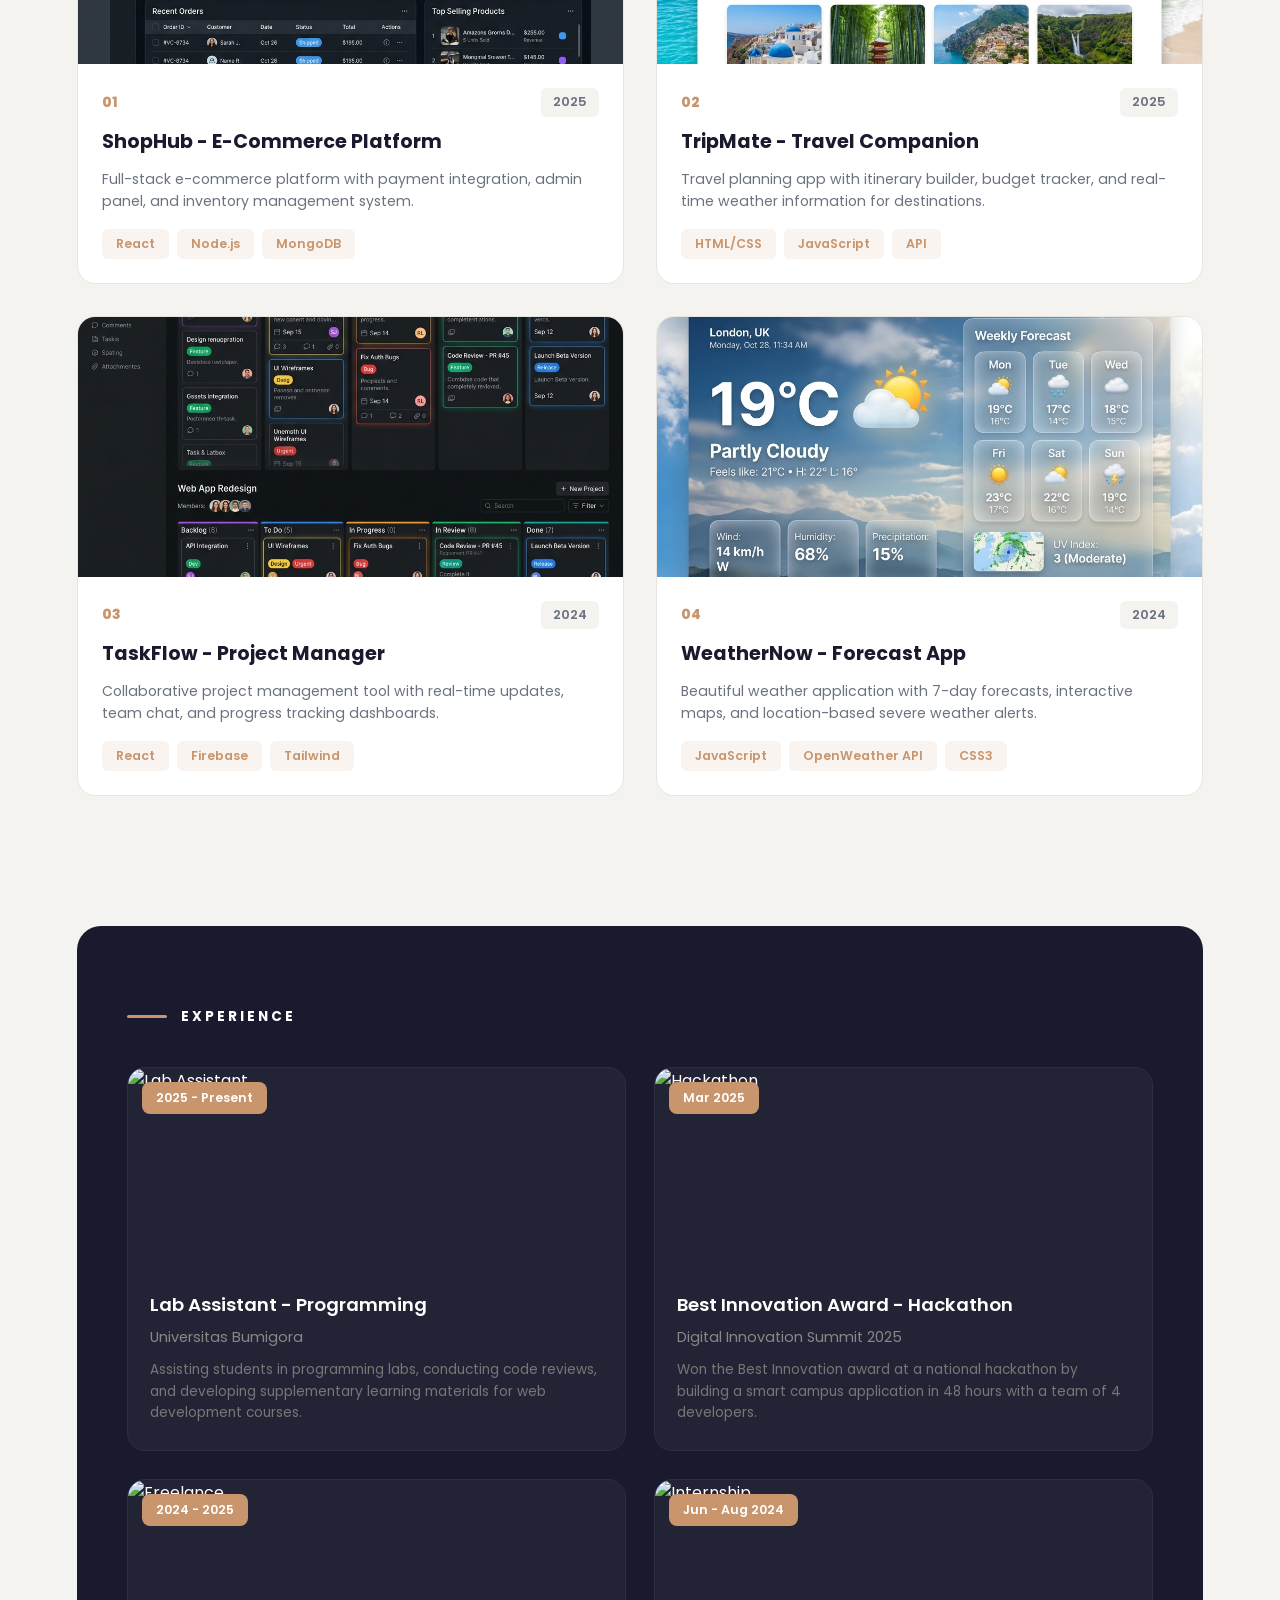
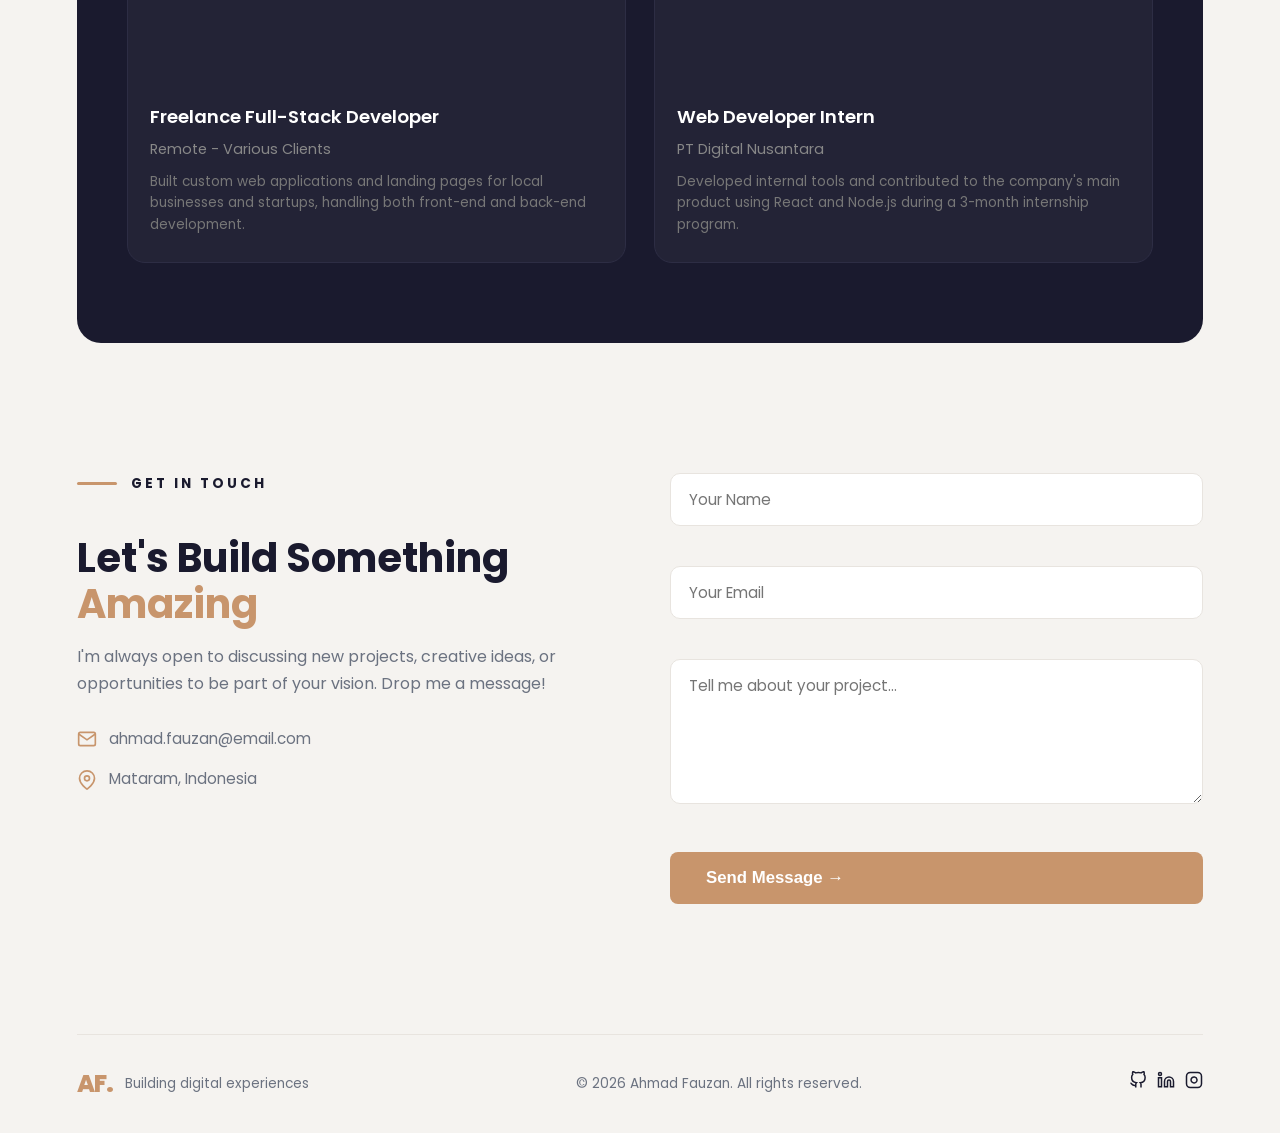
==== commit 38832372: "delete bout counter" ====
--- a/NIM_AhmadFauzan_Portfolio/source_code/index.html
+++ b/NIM_AhmadFauzan_Portfolio/source_code/index.html
@@ -113,25 +113,6 @@
                         <p>Become a Lead Software Engineer capable of architecting enterprise-level applications and mentoring the next generation of developers.</p>
                     </div>
                 </div>
-
-                <div class="about-counters">
-                    <div class="counter">
-                        <span class="counter-number">15+</span>
-                        <span class="counter-label">Projects Completed</span>
-                    </div>
-                    <div class="counter">
-                        <span class="counter-number">3+</span>
-                        <span class="counter-label">Years Experience</span>
-                    </div>
-                    <div class="counter">
-                        <span class="counter-number">8+</span>
-                        <span class="counter-label">Happy Clients</span>
-                    </div>
-                    <div class="counter">
-                        <span class="counter-number">2</span>
-                        <span class="counter-label">Certifications</span>
-                    </div>
-                </div>
             </section>
 
             <!-- Skills Section -->
--- a/NIM_AhmadFauzan_Portfolio/source_code/css/style.css
+++ b/NIM_AhmadFauzan_Portfolio/source_code/css/style.css
@@ -359,40 +359,6 @@
     margin-bottom: 6px;
     line-height: 1.6;
 }
-
-.about-counters {
-    display: flex;
-    gap: 20px;
-    position: relative;
-    z-index: 2;
-}
-
-.counter {
-    flex: 1;
-    background: var(--text-primary);
-    color: #fff;
-    border-radius: 14px;
-    padding: 24px 16px;
-    text-align: center;
-    transition: var(--transition);
-}
-
-.counter-number {
-    display: block;
-    font-size: 2rem;
-    font-weight: 800;
-    color: var(--accent);
-    line-height: 1.2;
-}
-
-.counter-label {
-    display: block;
-    font-size: 0.75rem;
-    color: #9ca3af;
-    margin-top: 6px;
-    font-weight: 500;
-}
-
 /* =========================================
    SKILLS SECTION (Card Grid)
    ========================================= */
